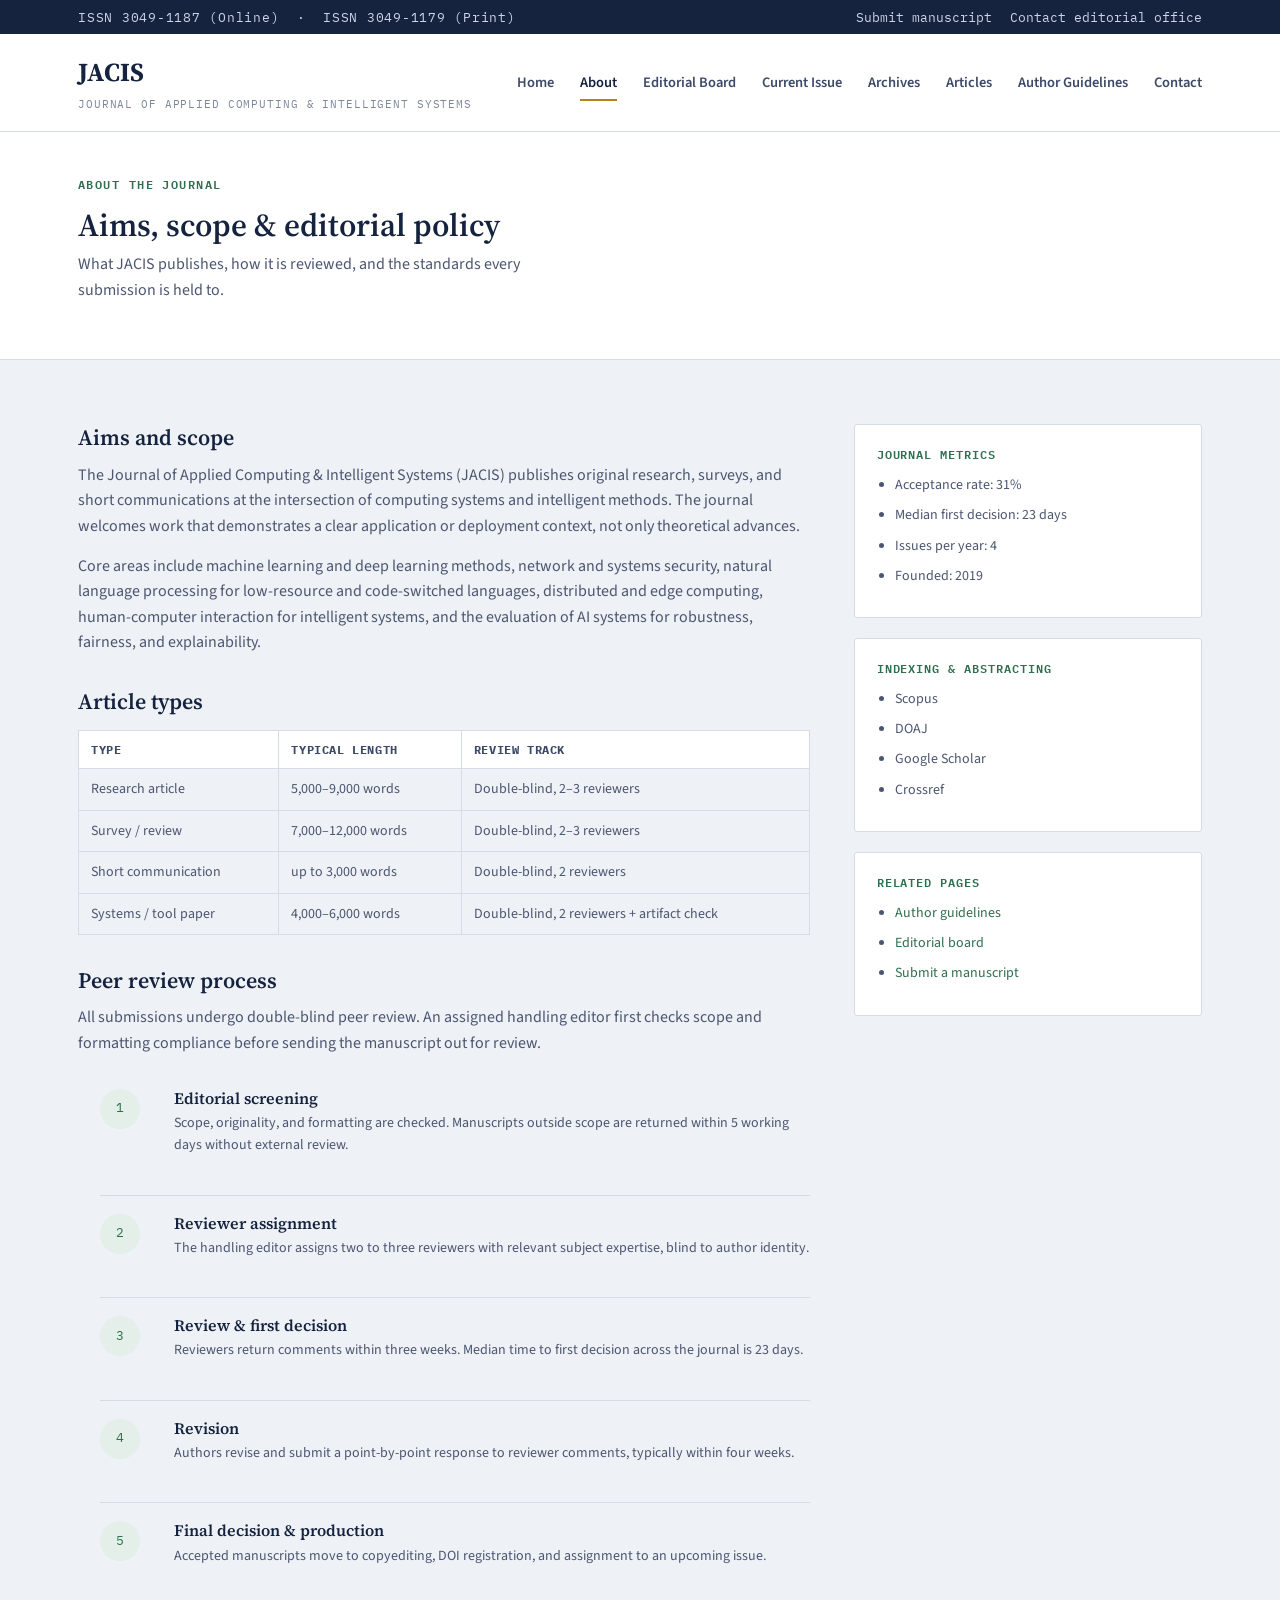
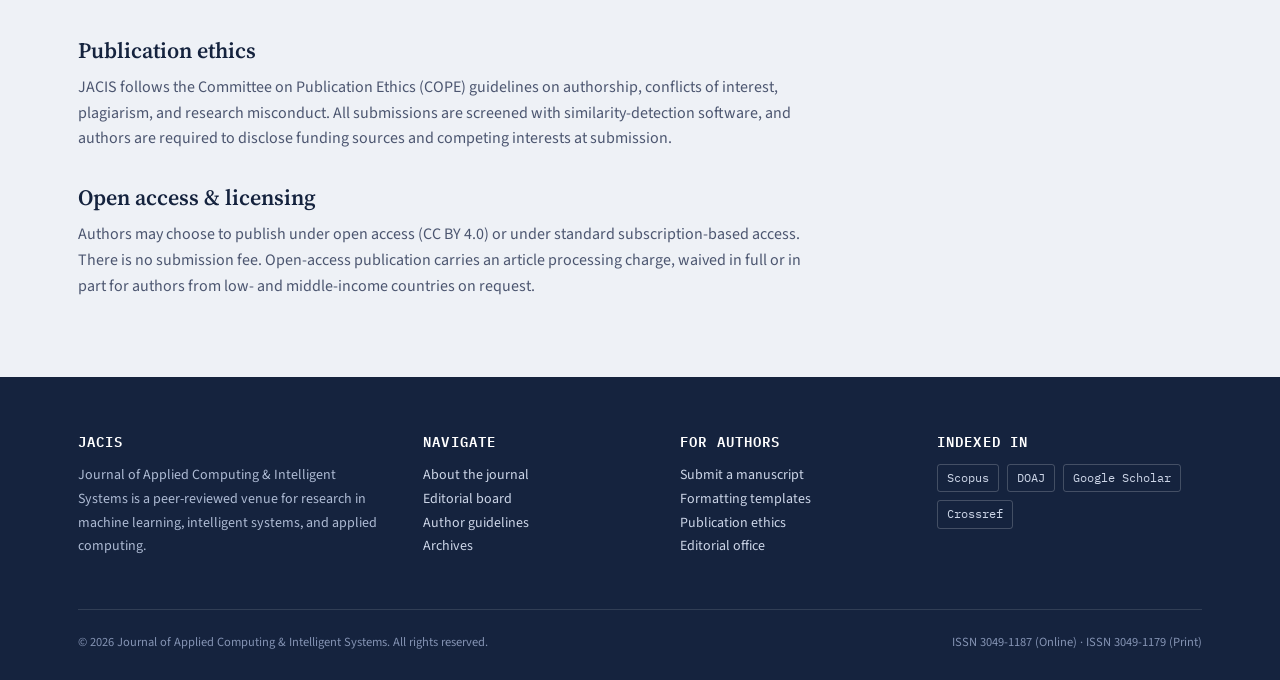
==== about.html @ fced94b8 "Add files via upload" ====
<!DOCTYPE html>
<html lang="en">
<head>
<meta charset="UTF-8">
<meta name="viewport" content="width=device-width, initial-scale=1.0">
<title>About — JACIS</title>
<meta name="description" content="Aims, scope, and editorial policies of the Journal of Applied Computing & Intelligent Systems.">
<link rel="stylesheet" href="styles.css">
<link rel="preconnect" href="https://fonts.googleapis.com">
<link href="https://fonts.googleapis.com/css2?family=Source+Serif+4:wght@500;600;700&family=Source+Sans+3:wght@400;500;600;700&family=IBM+Plex+Mono:wght@400;500;600&display=swap" rel="stylesheet">
</head>
<body>
<a class="skip-link" href="#main">Skip to content</a>

<div class="topbar">
  <div class="container">
    <span class="issn">ISSN 3049-1187 (Online) &nbsp;·&nbsp; ISSN 3049-1179 (Print)</span>
    <div class="topbar-links">
      <a href="submit.html">Submit manuscript</a>
      <a href="contact.html">Contact editorial office</a>
    </div>
  </div>
</div>

<header class="site-header">
  <div class="container">
    <a href="index.html" class="brand">
      <span class="brand-mark">JACIS</span>
      <span class="brand-sub">Journal of Applied Computing &amp; Intelligent Systems</span>
    </a>
    <button class="nav-toggle" aria-label="Toggle navigation" aria-expanded="false">
      <span></span><span></span><span></span>
    </button>
    <nav class="main-nav" aria-label="Primary">
      <ul>
        <li><a href="index.html">Home</a></li>
        <li><a href="about.html" aria-current="page">About</a></li>
        <li><a href="board.html">Editorial Board</a></li>
        <li><a href="current-issue.html">Current Issue</a></li>
        <li><a href="archives.html">Archives</a></li>
        <li><a href="articles.html">Articles</a></li>
        <li><a href="guidelines.html">Author Guidelines</a></li>
        <li><a href="contact.html">Contact</a></li>
      </ul>
    </nav>
  </div>
</header>

<main id="main">

  <div class="page-header">
    <div class="container">
      <span class="eyebrow">About the journal</span>
      <h1>Aims, scope &amp; editorial policy</h1>
      <p>What JACIS publishes, how it is reviewed, and the standards every submission is held to.</p>
    </div>
  </div>

  <section class="section">
    <div class="container">
      <div class="layout-2col">
        <div class="prose">
          <h2>Aims and scope</h2>
          <p>The Journal of Applied Computing &amp; Intelligent Systems (JACIS) publishes original research, surveys, and short communications at the intersection of computing systems and intelligent methods. The journal welcomes work that demonstrates a clear application or deployment context, not only theoretical advances.</p>
          <p>Core areas include machine learning and deep learning methods, network and systems security, natural language processing for low-resource and code-switched languages, distributed and edge computing, human-computer interaction for intelligent systems, and the evaluation of AI systems for robustness, fairness, and explainability.</p>

          <h2>Article types</h2>
          <table>
            <thead>
              <tr><th>Type</th><th>Typical length</th><th>Review track</th></tr>
            </thead>
            <tbody>
              <tr><td>Research article</td><td>5,000–9,000 words</td><td>Double-blind, 2–3 reviewers</td></tr>
              <tr><td>Survey / review</td><td>7,000–12,000 words</td><td>Double-blind, 2–3 reviewers</td></tr>
              <tr><td>Short communication</td><td>up to 3,000 words</td><td>Double-blind, 2 reviewers</td></tr>
              <tr><td>Systems / tool paper</td><td>4,000–6,000 words</td><td>Double-blind, 2 reviewers + artifact check</td></tr>
            </tbody>
          </table>

          <h2>Peer review process</h2>
          <p>All submissions undergo double-blind peer review. An assigned handling editor first checks scope and formatting compliance before sending the manuscript out for review.</p>

          <ol class="timeline">
            <li>
              <span class="step-num">1</span>
              <div><h4>Editorial screening</h4><p>Scope, originality, and formatting are checked. Manuscripts outside scope are returned within 5 working days without external review.</p></div>
            </li>
            <li>
              <span class="step-num">2</span>
              <div><h4>Reviewer assignment</h4><p>The handling editor assigns two to three reviewers with relevant subject expertise, blind to author identity.</p></div>
            </li>
            <li>
              <span class="step-num">3</span>
              <div><h4>Review &amp; first decision</h4><p>Reviewers return comments within three weeks. Median time to first decision across the journal is 23 days.</p></div>
            </li>
            <li>
              <span class="step-num">4</span>
              <div><h4>Revision</h4><p>Authors revise and submit a point-by-point response to reviewer comments, typically within four weeks.</p></div>
            </li>
            <li>
              <span class="step-num">5</span>
              <div><h4>Final decision &amp; production</h4><p>Accepted manuscripts move to copyediting, DOI registration, and assignment to an upcoming issue.</p></div>
            </li>
          </ol>

          <h2 id="ethics">Publication ethics</h2>
          <p>JACIS follows the Committee on Publication Ethics (COPE) guidelines on authorship, conflicts of interest, plagiarism, and research misconduct. All submissions are screened with similarity-detection software, and authors are required to disclose funding sources and competing interests at submission.</p>

          <h2>Open access &amp; licensing</h2>
          <p>Authors may choose to publish under open access (CC BY 4.0) or under standard subscription-based access. There is no submission fee. Open-access publication carries an article processing charge, waived in full or in part for authors from low- and middle-income countries on request.</p>
        </div>

        <aside>
          <div class="sidebar-card">
            <h3>Journal metrics</h3>
            <ul>
              <li>Acceptance rate: 31%</li>
              <li>Median first decision: 23 days</li>
              <li>Issues per year: 4</li>
              <li>Founded: 2019</li>
            </ul>
          </div>
          <div class="sidebar-card">
            <h3>Indexing &amp; abstracting</h3>
            <ul>
              <li>Scopus</li>
              <li>DOAJ</li>
              <li>Google Scholar</li>
              <li>Crossref</li>
            </ul>
          </div>
          <div class="sidebar-card">
            <h3>Related pages</h3>
            <ul>
              <li><a href="guidelines.html">Author guidelines</a></li>
              <li><a href="board.html">Editorial board</a></li>
              <li><a href="submit.html">Submit a manuscript</a></li>
            </ul>
          </div>
        </aside>
      </div>
    </div>
  </section>

</main>

<footer class="site-footer">
  <div class="container">
    <div class="footer-grid">
      <div>
        <h4>JACIS</h4>
        <p>Journal of Applied Computing &amp; Intelligent Systems is a peer-reviewed venue for research in machine learning, intelligent systems, and applied computing.</p>
      </div>
      <div>
        <h4>Navigate</h4>
        <ul>
          <li><a href="about.html">About the journal</a></li>
          <li><a href="board.html">Editorial board</a></li>
          <li><a href="guidelines.html">Author guidelines</a></li>
          <li><a href="archives.html">Archives</a></li>
        </ul>
      </div>
      <div>
        <h4>For authors</h4>
        <ul>
          <li><a href="submit.html">Submit a manuscript</a></li>
          <li><a href="guidelines.html#formatting">Formatting templates</a></li>
          <li><a href="guidelines.html#ethics">Publication ethics</a></li>
          <li><a href="contact.html">Editorial office</a></li>
        </ul>
      </div>
      <div>
        <h4>Indexed in</h4>
        <div class="indexing-list">
          <span>Scopus</span>
          <span>DOAJ</span>
          <span>Google Scholar</span>
          <span>Crossref</span>
        </div>
      </div>
    </div>
    <div class="footer-bottom">
      <span>© 2026 Journal of Applied Computing &amp; Intelligent Systems. All rights reserved.</span>
      <span>ISSN 3049-1187 (Online) · ISSN 3049-1179 (Print)</span>
    </div>
  </div>
</footer>

<script src="script.js"></script>
</body>
</html>
---- styles.css ----
/* =========================================================
   JACIS — Journal of Applied Computing & Intelligent Systems
   Design tokens
   ========================================================= */
:root {
  /* Color */
  --paper:        #EEF1F6;
  --surface:      #FFFFFF;
  --ink:          #15233E;
  --ink-soft:     #3C4A68;
  --text:         #4C5670;
  --text-muted:   #7C879C;
  --line:         #D6DCE6;
  --line-strong:  #B9C2D2;
  --green:        #2E6F4E;
  --green-soft:   #E3EFE8;
  --gold:         #B6841E;
  --gold-soft:    #F6EFDC;

  /* Type */
  --font-display: "Source Serif 4", Georgia, "Times New Roman", serif;
  --font-body:    "Source Sans 3", -apple-system, Segoe UI, sans-serif;
  --font-mono:    "IBM Plex Mono", "Courier New", monospace;

  /* Layout */
  --max: 1180px;
  --radius: 3px;
}

* { box-sizing: border-box; }

html {
  scroll-behavior: smooth;
}

body {
  margin: 0;
  font-family: var(--font-body);
  color: var(--text);
  background: var(--paper);
  line-height: 1.6;
  font-size: 16px;
}

img, svg { display: block; max-width: 100%; }

a { color: var(--green); text-decoration: none; }
a:hover { text-decoration: underline; }

h1, h2, h3, h4 {
  font-family: var(--font-display);
  color: var(--ink);
  line-height: 1.2;
  margin: 0;
  font-weight: 600;
}

/* Visible keyboard focus everywhere */
a:focus-visible,
button:focus-visible,
input:focus-visible,
textarea:focus-visible,
select:focus-visible {
  outline: 2px solid var(--gold);
  outline-offset: 2px;
}

@media (prefers-reduced-motion: reduce) {
  * { animation-duration: 0.01ms !important; transition-duration: 0.01ms !important; scroll-behavior: auto !important; }
}

.container {
  max-width: var(--max);
  margin: 0 auto;
  padding: 0 28px;
}

.skip-link {
  position: absolute;
  left: -999px;
  background: var(--ink);
  color: #fff;
  padding: 8px 16px;
  z-index: 100;
}
.skip-link:focus { left: 12px; top: 12px; }

/* =========================================================
   Eyebrow / mono labels
   ========================================================= */
.eyebrow {
  font-family: var(--font-mono);
  font-size: 12px;
  letter-spacing: 0.12em;
  text-transform: uppercase;
  color: var(--green);
  font-weight: 600;
}
.eyebrow.muted { color: var(--text-muted); }

/* =========================================================
   Header / Navigation
   ========================================================= */
.topbar {
  background: var(--ink);
  color: #cdd6e8;
  font-family: var(--font-mono);
  font-size: 12.5px;
}
.topbar .container {
  display: flex;
  justify-content: space-between;
  align-items: center;
  padding-top: 7px;
  padding-bottom: 7px;
  flex-wrap: wrap;
  gap: 6px;
}
.topbar a { color: #cdd6e8; }
.topbar a:hover { color: #fff; }
.topbar .issn { letter-spacing: 0.06em; }
.topbar .topbar-links { display: flex; gap: 18px; }

.site-header {
  background: var(--surface);
  border-bottom: 1px solid var(--line);
  position: sticky;
  top: 0;
  z-index: 50;
}
.site-header .container {
  display: flex;
  align-items: center;
  justify-content: space-between;
  padding-top: 18px;
  padding-bottom: 18px;
  gap: 24px;
}

.brand {
  display: flex;
  flex-direction: column;
  gap: 2px;
  color: var(--ink);
}
.brand:hover { text-decoration: none; }
.brand .brand-mark {
  font-family: var(--font-display);
  font-weight: 700;
  font-size: 26px;
  letter-spacing: 0.01em;
}
.brand .brand-sub {
  font-family: var(--font-mono);
  font-size: 11px;
  color: var(--text-muted);
  letter-spacing: 0.08em;
  text-transform: uppercase;
}

.nav-toggle {
  display: none;
  background: none;
  border: 1px solid var(--line-strong);
  border-radius: var(--radius);
  padding: 8px 10px;
  cursor: pointer;
}
.nav-toggle span {
  display: block;
  width: 20px;
  height: 2px;
  background: var(--ink);
  margin: 4px 0;
}

.main-nav ul {
  display: flex;
  gap: 26px;
  list-style: none;
  margin: 0;
  padding: 0;
  flex-wrap: wrap;
}
.main-nav a {
  color: var(--ink-soft);
  font-size: 14.5px;
  font-weight: 600;
  padding: 6px 0;
  border-bottom: 2px solid transparent;
}
.main-nav a:hover,
.main-nav a[aria-current="page"] {
  color: var(--ink);
  border-bottom-color: var(--gold);
  text-decoration: none;
}

@media (max-width: 880px) {
  .nav-toggle { display: block; }
  .main-nav {
    display: none;
    width: 100%;
    order: 3;
  }
  .main-nav.open { display: block; }
  .main-nav ul {
    flex-direction: column;
    gap: 4px;
    border-top: 1px solid var(--line);
    padding-top: 12px;
    margin-top: 12px;
  }
  .site-header .container { flex-wrap: wrap; }
}

/* =========================================================
   Buttons
   ========================================================= */
.btn {
  display: inline-flex;
  align-items: center;
  gap: 8px;
  font-family: var(--font-body);
  font-weight: 600;
  font-size: 14px;
  padding: 11px 22px;
  border-radius: var(--radius);
  border: 1px solid transparent;
  cursor: pointer;
  transition: background 0.15s ease, color 0.15s ease, border-color 0.15s ease;
}
.btn-primary {
  background: var(--green);
  color: #fff;
}
.btn-primary:hover { background: #255c40; text-decoration: none; }
.btn-secondary {
  background: transparent;
  color: #fff;
  border-color: rgba(255,255,255,0.45);
}
.btn-secondary:hover { border-color: #fff; text-decoration: none; }
.btn-ghost {
  background: transparent;
  color: var(--ink-soft);
  border-color: var(--line-strong);
}
.btn-ghost:hover { border-color: var(--ink-soft); color: var(--ink); text-decoration: none; }
.btn-small {
  font-size: 12.5px;
  padding: 7px 14px;
}

/* =========================================================
   Hero (home)
   ========================================================= */
.hero {
  background: var(--ink);
  color: #dde3ee;
  overflow: hidden;
  position: relative;
}
.hero .container {
  display: grid;
  grid-template-columns: 1.1fr 1fr;
  gap: 48px;
  align-items: center;
  padding-top: 64px;
  padding-bottom: 64px;
}
.hero h1 {
  color: #fff;
  font-size: clamp(32px, 4.4vw, 50px);
  margin: 14px 0 18px;
}
.hero .lede {
  font-size: 17px;
  color: #b9c4da;
  max-width: 46ch;
  margin-bottom: 28px;
}
.hero .issue-tag {
  font-family: var(--font-mono);
  font-size: 13px;
  letter-spacing: 0.1em;
  color: #9fe3bc;
  text-transform: uppercase;
}
.hero-actions { display: flex; gap: 14px; flex-wrap: wrap; }

.hero-graphic { width: 100%; }
.hero-graphic svg { width: 100%; height: auto; }

@media (max-width: 880px) {
  .hero .container { grid-template-columns: 1fr; padding-top: 44px; padding-bottom: 44px; }
  .hero-graphic { order: -1; max-width: 360px; margin: 0 auto; }
}

/* =========================================================
   Stats strip
   ========================================================= */
.stats-strip {
  background: var(--surface);
  border-bottom: 1px solid var(--line);
}
.stats-strip .container {
  display: grid;
  grid-template-columns: repeat(4, 1fr);
  gap: 0;
}
.stat {
  padding: 28px 20px;
  text-align: center;
  border-left: 1px solid var(--line);
}
.stat:first-child { border-left: none; }
.stat .value {
  font-family: var(--font-mono);
  font-size: 28px;
  font-weight: 600;
  color: var(--ink);
}
.stat .label {
  font-size: 12.5px;
  color: var(--text-muted);
  margin-top: 4px;
  letter-spacing: 0.02em;
}
@media (max-width: 720px) {
  .stats-strip .container { grid-template-columns: repeat(2, 1fr); }
  .stat:nth-child(3) { border-left: none; }
  .stat:nth-child(odd) { border-left: none; }
  .stat { border-top: 1px solid var(--line); }
  .stat:nth-child(-n+2) { border-top: none; }
}

/* =========================================================
   Section scaffolding
   ========================================================= */
.section {
  padding: 64px 0;
}
.section.tight { padding: 44px 0; }
.section-header {
  margin-bottom: 32px;
  max-width: 64ch;
}
.section-header h2 {
  font-size: 28px;
  margin-top: 8px;
}
.section-header p {
  margin-top: 10px;
  color: var(--text);
}
.section.alt { background: var(--surface); }
.section + .section { border-top: 1px solid var(--line); }

.page-header {
  background: var(--surface);
  border-bottom: 1px solid var(--line);
  padding: 40px 0;
}
.page-header h1 { font-size: 32px; margin-top: 8px; }
.page-header p { margin-top: 8px; color: var(--text); max-width: 60ch; }

/* =========================================================
   Citation card — signature element
   ========================================================= */
.citation-card {
  background: var(--surface);
  border: 1px solid var(--line);
  border-left: 3px solid var(--green);
  border-radius: var(--radius);
  padding: 22px 24px;
  margin-bottom: 18px;
}
.citation-card__head {
  display: flex;
  justify-content: space-between;
  align-items: baseline;
  gap: 12px;
  flex-wrap: wrap;
  margin-bottom: 8px;
}
.citation-card__tag {
  display: inline-block;
  font-family: var(--font-mono);
  font-size: 11px;
  letter-spacing: 0.08em;
  text-transform: uppercase;
  color: var(--green);
  background: var(--green-soft);
  padding: 3px 8px;
  border-radius: var(--radius);
}
.citation-card__tag.gold {
  color: var(--gold);
  background: var(--gold-soft);
}
.citation-card__pages {
  font-family: var(--font-mono);
  font-size: 12px;
  color: var(--text-muted);
}
.citation-card__title {
  font-size: 19px;
  margin: 4px 0 6px;
}
.citation-card__title a { color: var(--ink); }
.citation-card__title a:hover { color: var(--green); }
.citation-card__authors {
  font-size: 14px;
  color: var(--ink-soft);
  margin-bottom: 10px;
}
.citation-card__abstract {
  font-size: 14.5px;
  color: var(--text);
  margin-bottom: 14px;
}
.citation-card__meta {
  font-family: var(--font-mono);
  font-size: 12.5px;
  color: var(--text-muted);
  background: var(--paper);
  border: 1px solid var(--line);
  border-radius: var(--radius);
  padding: 10px 12px;
  word-break: break-all;
  margin-bottom: 14px;
}
.citation-card__actions {
  display: flex;
  gap: 10px;
  flex-wrap: wrap;
  align-items: center;
}
.copy-btn {
  font-family: var(--font-mono);
  font-size: 12.5px;
  font-weight: 600;
  background: var(--surface);
  color: var(--ink-soft);
  border: 1px solid var(--line-strong);
  border-radius: var(--radius);
  padding: 7px 14px;
  cursor: pointer;
  transition: background 0.15s ease, color 0.15s ease;
}
.copy-btn:hover { background: var(--ink); color: #fff; border-color: var(--ink); }
.copy-btn[data-copied="true"] { background: var(--green); color: #fff; border-color: var(--green); }

/* =========================================================
   Call for papers banner
   ========================================================= */
.cfp-banner {
  background: var(--green);
  color: #eaf3ee;
  border-radius: var(--radius);
  padding: 36px;
  display: flex;
  justify-content: space-between;
  align-items: center;
  gap: 24px;
  flex-wrap: wrap;
}
.cfp-banner h3 { color: #fff; font-size: 22px; margin-bottom: 6px; }
.cfp-banner p { margin: 0; color: #cfe6da; max-width: 50ch; }

/* =========================================================
   Footer
   ========================================================= */
.site-footer {
  background: var(--ink);
  color: #aebbd4;
  padding: 56px 0 28px;
  font-size: 14px;
}
.footer-grid {
  display: grid;
  grid-template-columns: 1.4fr 1fr 1fr 1.2fr;
  gap: 36px;
  padding-bottom: 36px;
  border-bottom: 1px solid rgba(255,255,255,0.12);
}
.footer-grid h4 {
  color: #fff;
  font-size: 14px;
  font-family: var(--font-mono);
  letter-spacing: 0.08em;
  text-transform: uppercase;
  margin-bottom: 14px;
}
.footer-grid p, .footer-grid li { color: #aebbd4; line-height: 1.7; }
.footer-grid ul { list-style: none; margin: 0; padding: 0; }
.footer-grid a { color: #cdd6e8; }
.footer-grid a:hover { color: #fff; }
.indexing-list {
  display: flex;
  flex-wrap: wrap;
  gap: 8px;
}
.indexing-list span {
  font-family: var(--font-mono);
  font-size: 11.5px;
  border: 1px solid rgba(255,255,255,0.2);
  padding: 4px 9px;
  border-radius: var(--radius);
  color: #cdd6e8;
}
.footer-bottom {
  display: flex;
  justify-content: space-between;
  flex-wrap: wrap;
  gap: 8px;
  padding-top: 22px;
  font-size: 12.5px;
  color: #8493b3;
}
@media (max-width: 880px) {
  .footer-grid { grid-template-columns: 1fr 1fr; }
}
@media (max-width: 560px) {
  .footer-grid { grid-template-columns: 1fr; }
}

/* =========================================================
   Editorial board
   ========================================================= */
.board-group { margin-bottom: 40px; }
.board-group h3 {
  font-size: 20px;
  margin-bottom: 18px;
  padding-bottom: 10px;
  border-bottom: 1px solid var(--line);
}
.board-grid {
  display: grid;
  grid-template-columns: repeat(auto-fill, minmax(240px, 1fr));
  gap: 20px;
}
.board-member {
  background: var(--surface);
  border: 1px solid var(--line);
  border-radius: var(--radius);
  padding: 18px;
}
.board-member .name { font-family: var(--font-display); font-size: 16px; color: var(--ink); font-weight: 600; }
.board-member .role { font-family: var(--font-mono); font-size: 11px; color: var(--green); text-transform: uppercase; letter-spacing: 0.06em; margin: 4px 0 8px; }
.board-member .affil { font-size: 13.5px; color: var(--text-muted); }

/* =========================================================
   Process timeline (review workflow — real sequence)
   ========================================================= */
.timeline {
  list-style: none;
  margin: 0;
  padding: 0;
  display: grid;
  gap: 0;
}
.timeline li {
  display: grid;
  grid-template-columns: 56px 1fr;
  gap: 18px;
  padding: 18px 0;
  border-top: 1px solid var(--line);
}
.timeline li:first-child { border-top: none; }
.timeline .step-num {
  font-family: var(--font-mono);
  font-size: 13px;
  color: var(--green);
  background: var(--green-soft);
  width: 40px; height: 40px;
  display: flex; align-items: center; justify-content: center;
  border-radius: 50%;
}
.timeline h4 { font-size: 16px; margin-bottom: 4px; }
.timeline p { margin: 0; font-size: 14px; }

/* =========================================================
   Generic content lists / cards
   ========================================================= */
.info-grid {
  display: grid;
  grid-template-columns: repeat(3, 1fr);
  gap: 22px;
}
@media (max-width: 880px) { .info-grid { grid-template-columns: repeat(2, 1fr); } }
@media (max-width: 600px) { .info-grid { grid-template-columns: 1fr; } }

.info-card {
  background: var(--surface);
  border: 1px solid var(--line);
  border-radius: var(--radius);
  padding: 22px;
}
.info-card h3 { font-size: 17px; margin-bottom: 8px; }
.info-card p { font-size: 14px; margin: 0; }

.prose h2 { font-size: 22px; margin: 32px 0 12px; }
.prose h2:first-child { margin-top: 0; }
.prose h3 { font-size: 17px; margin: 22px 0 8px; }
.prose p { margin: 0 0 14px; }
.prose ul, .prose ol { margin: 0 0 14px; padding-left: 22px; }
.prose li { margin-bottom: 6px; }
.prose table {
  width: 100%;
  border-collapse: collapse;
  margin: 16px 0 24px;
  font-size: 14px;
}
.prose th, .prose td {
  border: 1px solid var(--line);
  padding: 9px 12px;
  text-align: left;
}
.prose th {
  background: var(--surface);
  font-family: var(--font-mono);
  font-size: 12px;
  text-transform: uppercase;
  letter-spacing: 0.05em;
  color: var(--ink-soft);
}
.prose code {
  font-family: var(--font-mono);
  background: var(--surface);
  border: 1px solid var(--line);
  border-radius: var(--radius);
  padding: 1px 5px;
  font-size: 13px;
}

/* =========================================================
   Two column layout (e.g. content + sidebar)
   ========================================================= */
.layout-2col {
  display: grid;
  grid-template-columns: 2.1fr 1fr;
  gap: 44px;
  align-items: start;
}
@media (max-width: 880px) { .layout-2col { grid-template-columns: 1fr; } }

.sidebar-card {
  background: var(--surface);
  border: 1px solid var(--line);
  border-radius: var(--radius);
  padding: 22px;
  margin-bottom: 20px;
}
.sidebar-card h3 {
  font-family: var(--font-mono);
  font-size: 12px;
  letter-spacing: 0.08em;
  text-transform: uppercase;
  color: var(--green);
  margin-bottom: 12px;
}
.sidebar-card ul { margin: 0; padding-left: 18px; font-size: 14px; }
.sidebar-card li { margin-bottom: 8px; }
.sidebar-card .download-link {
  display: flex;
  justify-content: space-between;
  align-items: center;
  font-size: 14px;
  padding: 8px 0;
  border-bottom: 1px solid var(--line);
}
.sidebar-card .download-link:last-child { border-bottom: none; }
.sidebar-card .download-link span.ext {
  font-family: var(--font-mono);
  font-size: 11px;
  color: var(--text-muted);
}

/* =========================================================
   Forms (Submit manuscript)
   ========================================================= */
.form-card {
  background: var(--surface);
  border: 1px solid var(--line);
  border-radius: var(--radius);
  padding: 32px;
}
.field { margin-bottom: 20px; }
.field label {
  display: block;
  font-size: 13.5px;
  font-weight: 600;
  color: var(--ink-soft);
  margin-bottom: 6px;
}
.field .hint {
  font-size: 12.5px;
  color: var(--text-muted);
  margin-top: 4px;
}
.field input,
.field select,
.field textarea {
  width: 100%;
  font-family: var(--font-body);
  font-size: 14.5px;
  padding: 11px 12px;
  border: 1px solid var(--line-strong);
  border-radius: var(--radius);
  background: var(--paper);
  color: var(--ink);
}
.field input:focus,
.field select:focus,
.field textarea:focus {
  background: var(--surface);
  border-color: var(--green);
}
.field-row {
  display: grid;
  grid-template-columns: 1fr 1fr;
  gap: 18px;
}
@media (max-width: 600px) { .field-row { grid-template-columns: 1fr; } }

.checkbox-field {
  display: flex;
  gap: 10px;
  align-items: flex-start;
  font-size: 14px;
  color: var(--text);
}
.checkbox-field input { width: auto; margin-top: 3px; }

.form-status {
  margin-top: 16px;
  padding: 12px 14px;
  border-radius: var(--radius);
  font-size: 14px;
  display: none;
}
.form-status.show { display: block; }
.form-status.success { background: var(--green-soft); color: var(--green); border: 1px solid var(--green); }

/* =========================================================
   Issue archive accordion
   ========================================================= */
.archive-issue {
  border: 1px solid var(--line);
  border-radius: var(--radius);
  background: var(--surface);
  margin-bottom: 14px;
  overflow: hidden;
}
.archive-issue summary {
  cursor: pointer;
  list-style: none;
  padding: 18px 22px;
  display: flex;
  justify-content: space-between;
  align-items: center;
  gap: 16px;
  font-weight: 600;
  color: var(--ink);
}
.archive-issue summary::-webkit-details-marker { display: none; }
.archive-issue summary .vol {
  font-family: var(--font-mono);
  font-size: 13px;
  color: var(--green);
  font-weight: 600;
}
.archive-issue summary .arrow {
  font-family: var(--font-mono);
  color: var(--text-muted);
  transition: transform 0.2s ease;
}
.archive-issue[open] summary .arrow { transform: rotate(90deg); }
.archive-issue .archive-body {
  padding: 0 22px 22px;
  border-top: 1px solid var(--line);
}
.archive-issue .archive-body { padding-top: 18px; }
.archive-toc-item {
  padding: 10px 0;
  border-bottom: 1px solid var(--line);
  display: flex;
  justify-content: space-between;
  gap: 14px;
  font-size: 14px;
}
.archive-toc-item:last-child { border-bottom: none; }
.archive-toc-item a { color: var(--ink-soft); font-weight: 600; }
.archive-toc-item a:hover { color: var(--green); }
.archive-toc-item .pages { font-family: var(--font-mono); font-size: 12.5px; color: var(--text-muted); white-space: nowrap; }

/* =========================================================
   Search / filter bar
   ========================================================= */
.search-bar {
  display: flex;
  gap: 12px;
  margin-bottom: 28px;
  flex-wrap: wrap;
}
.search-bar input[type="search"] {
  flex: 1;
  min-width: 200px;
  font-family: var(--font-body);
  font-size: 14.5px;
  padding: 12px 14px;
  border: 1px solid var(--line-strong);
  border-radius: var(--radius);
  background: var(--surface);
}
.search-bar select {
  font-family: var(--font-body);
  font-size: 14.5px;
  padding: 12px 14px;
  border: 1px solid var(--line-strong);
  border-radius: var(--radius);
  background: var(--surface);
}
.search-bar input:focus, .search-bar select:focus { border-color: var(--green); }

.no-results {
  text-align: center;
  padding: 40px 20px;
  color: var(--text-muted);
  font-size: 14.5px;
  display: none;
}
.no-results.show { display: block; }
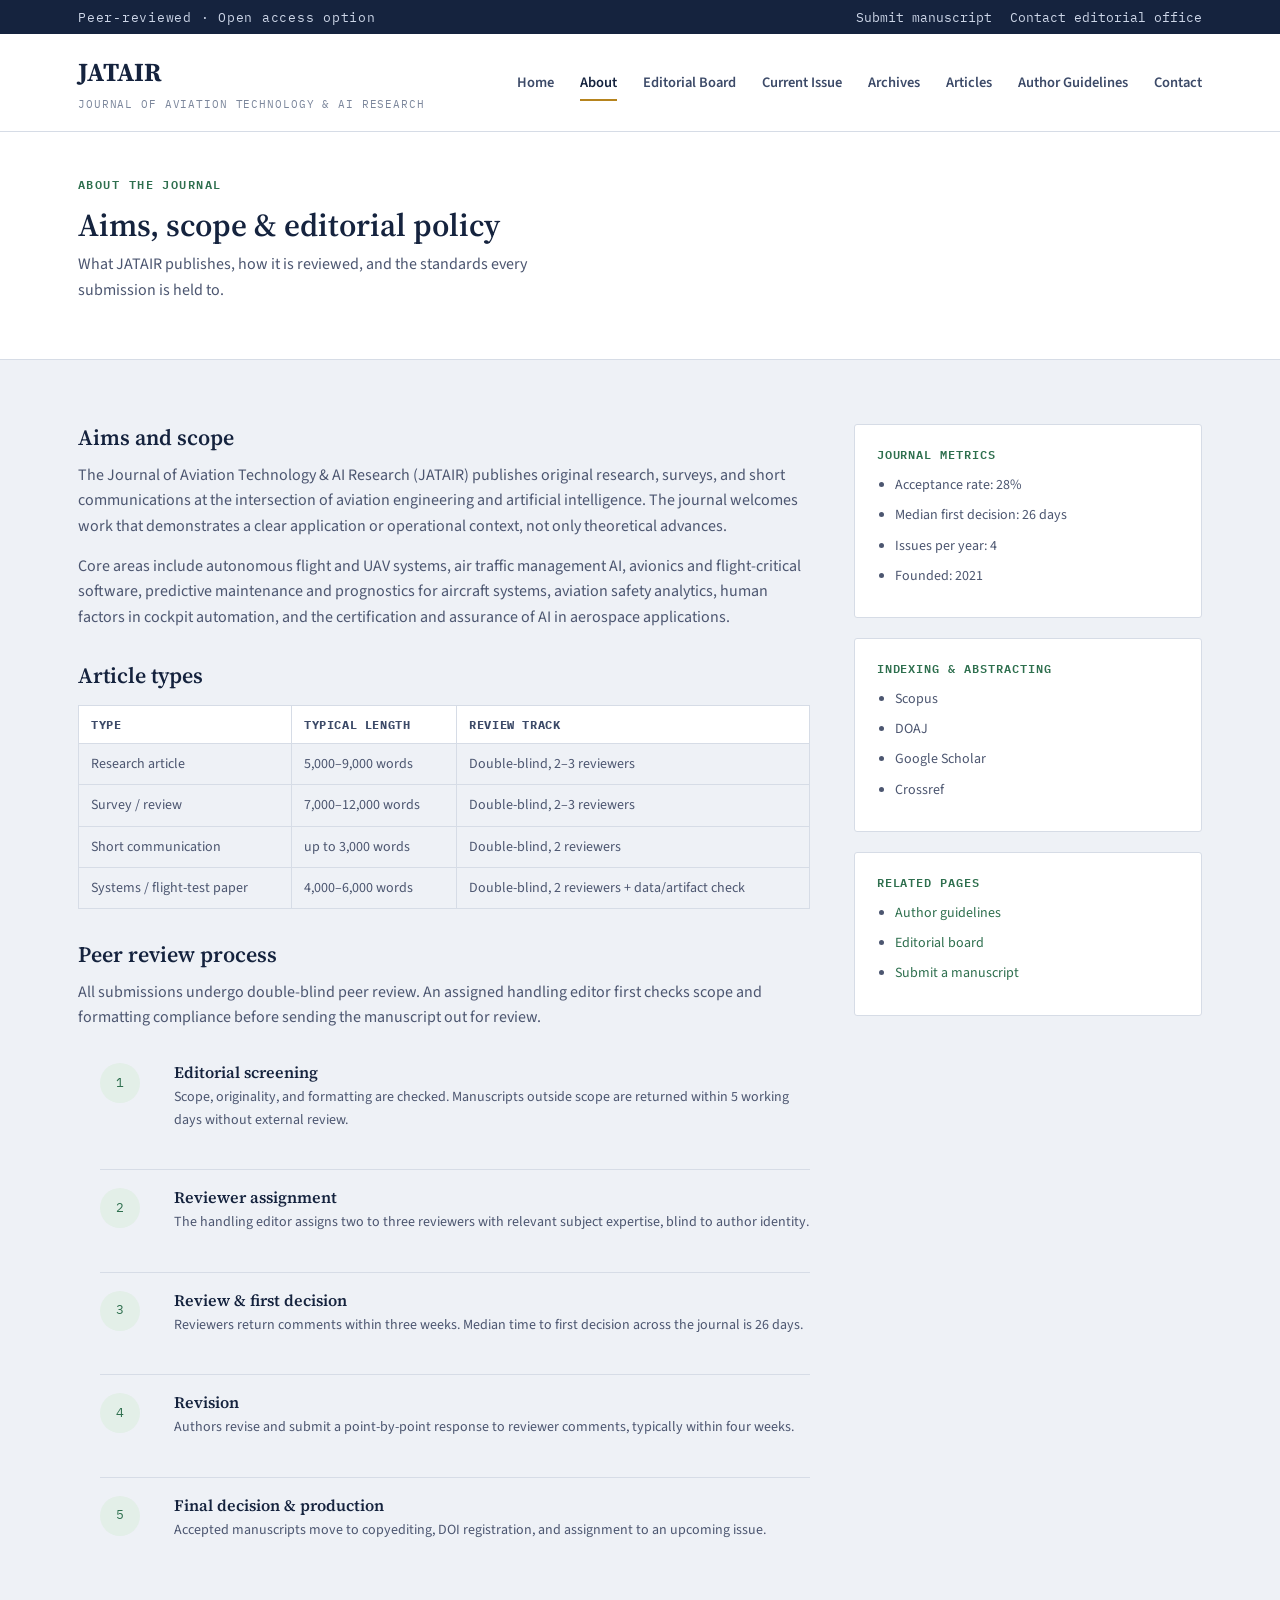
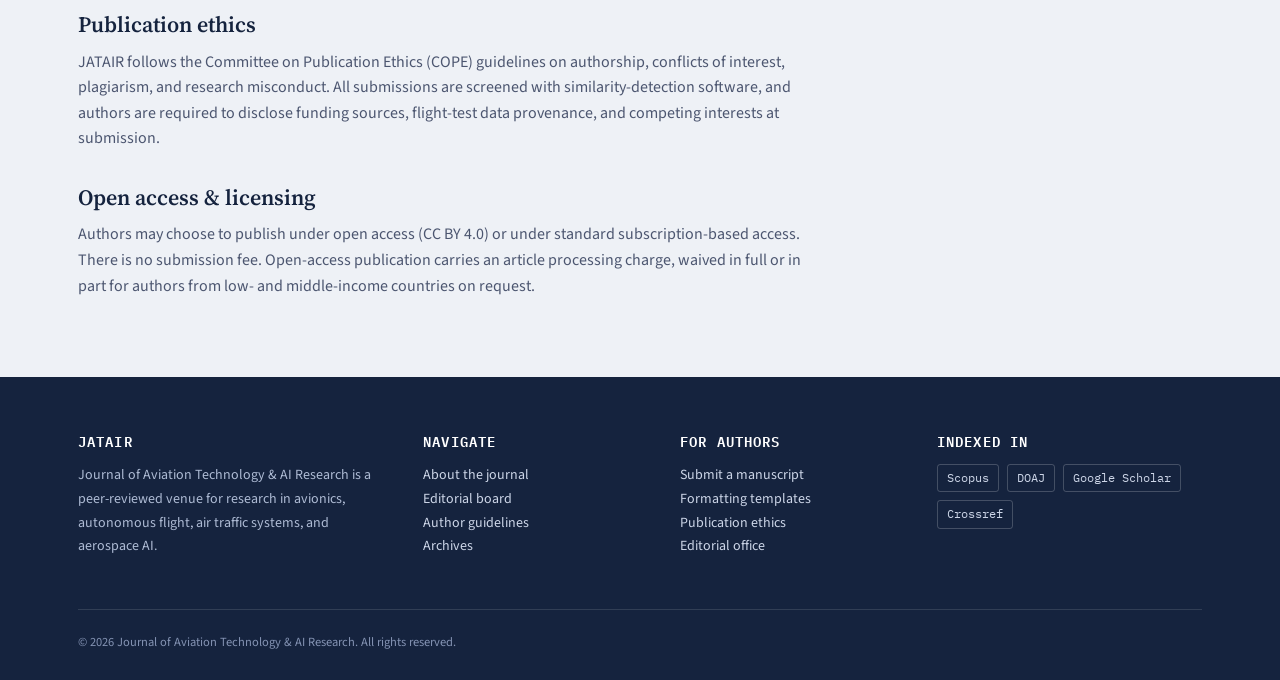
==== commit 586f1201: "Add files via upload" ====
--- a/about.html
+++ b/about.html
@@ -3,8 +3,8 @@
 <head>
 <meta charset="UTF-8">
 <meta name="viewport" content="width=device-width, initial-scale=1.0">
-<title>About — JACIS</title>
-<meta name="description" content="Aims, scope, and editorial policies of the Journal of Applied Computing & Intelligent Systems.">
+<title>About — JATAIR</title>
+<meta name="description" content="Aims, scope, and editorial policies of the Journal of Aviation Technology & AI Research.">
 <link rel="stylesheet" href="styles.css">
 <link rel="preconnect" href="https://fonts.googleapis.com">
 <link href="https://fonts.googleapis.com/css2?family=Source+Serif+4:wght@500;600;700&family=Source+Sans+3:wght@400;500;600;700&family=IBM+Plex+Mono:wght@400;500;600&display=swap" rel="stylesheet">
@@ -14,7 +14,7 @@
 
 <div class="topbar">
   <div class="container">
-    <span class="issn">ISSN 3049-1187 (Online) &nbsp;·&nbsp; ISSN 3049-1179 (Print)</span>
+    <span class="issn">Peer-reviewed · Open access option</span>
     <div class="topbar-links">
       <a href="submit.html">Submit manuscript</a>
       <a href="contact.html">Contact editorial office</a>
@@ -25,8 +25,8 @@
 <header class="site-header">
   <div class="container">
     <a href="index.html" class="brand">
-      <span class="brand-mark">JACIS</span>
-      <span class="brand-sub">Journal of Applied Computing &amp; Intelligent Systems</span>
+      <span class="brand-mark">JATAIR</span>
+      <span class="brand-sub">Journal of Aviation Technology &amp; AI Research</span>
     </a>
     <button class="nav-toggle" aria-label="Toggle navigation" aria-expanded="false">
       <span></span><span></span><span></span>
@@ -52,7 +52,7 @@
     <div class="container">
       <span class="eyebrow">About the journal</span>
       <h1>Aims, scope &amp; editorial policy</h1>
-      <p>What JACIS publishes, how it is reviewed, and the standards every submission is held to.</p>
+      <p>What JATAIR publishes, how it is reviewed, and the standards every submission is held to.</p>
     </div>
   </div>
 
@@ -61,8 +61,8 @@
       <div class="layout-2col">
         <div class="prose">
           <h2>Aims and scope</h2>
-          <p>The Journal of Applied Computing &amp; Intelligent Systems (JACIS) publishes original research, surveys, and short communications at the intersection of computing systems and intelligent methods. The journal welcomes work that demonstrates a clear application or deployment context, not only theoretical advances.</p>
-          <p>Core areas include machine learning and deep learning methods, network and systems security, natural language processing for low-resource and code-switched languages, distributed and edge computing, human-computer interaction for intelligent systems, and the evaluation of AI systems for robustness, fairness, and explainability.</p>
+          <p>The Journal of Aviation Technology &amp; AI Research (JATAIR) publishes original research, surveys, and short communications at the intersection of aviation engineering and artificial intelligence. The journal welcomes work that demonstrates a clear application or operational context, not only theoretical advances.</p>
+          <p>Core areas include autonomous flight and UAV systems, air traffic management AI, avionics and flight-critical software, predictive maintenance and prognostics for aircraft systems, aviation safety analytics, human factors in cockpit automation, and the certification and assurance of AI in aerospace applications.</p>
 
           <h2>Article types</h2>
           <table>
@@ -73,7 +73,7 @@
               <tr><td>Research article</td><td>5,000–9,000 words</td><td>Double-blind, 2–3 reviewers</td></tr>
               <tr><td>Survey / review</td><td>7,000–12,000 words</td><td>Double-blind, 2–3 reviewers</td></tr>
               <tr><td>Short communication</td><td>up to 3,000 words</td><td>Double-blind, 2 reviewers</td></tr>
-              <tr><td>Systems / tool paper</td><td>4,000–6,000 words</td><td>Double-blind, 2 reviewers + artifact check</td></tr>
+              <tr><td>Systems / flight-test paper</td><td>4,000–6,000 words</td><td>Double-blind, 2 reviewers + data/artifact check</td></tr>
             </tbody>
           </table>
 
@@ -91,7 +91,7 @@
             </li>
             <li>
               <span class="step-num">3</span>
-              <div><h4>Review &amp; first decision</h4><p>Reviewers return comments within three weeks. Median time to first decision across the journal is 23 days.</p></div>
+              <div><h4>Review &amp; first decision</h4><p>Reviewers return comments within three weeks. Median time to first decision across the journal is 26 days.</p></div>
             </li>
             <li>
               <span class="step-num">4</span>
@@ -104,7 +104,7 @@
           </ol>
 
           <h2 id="ethics">Publication ethics</h2>
-          <p>JACIS follows the Committee on Publication Ethics (COPE) guidelines on authorship, conflicts of interest, plagiarism, and research misconduct. All submissions are screened with similarity-detection software, and authors are required to disclose funding sources and competing interests at submission.</p>
+          <p>JATAIR follows the Committee on Publication Ethics (COPE) guidelines on authorship, conflicts of interest, plagiarism, and research misconduct. All submissions are screened with similarity-detection software, and authors are required to disclose funding sources, flight-test data provenance, and competing interests at submission.</p>
 
           <h2>Open access &amp; licensing</h2>
           <p>Authors may choose to publish under open access (CC BY 4.0) or under standard subscription-based access. There is no submission fee. Open-access publication carries an article processing charge, waived in full or in part for authors from low- and middle-income countries on request.</p>
@@ -114,10 +114,10 @@
           <div class="sidebar-card">
             <h3>Journal metrics</h3>
             <ul>
-              <li>Acceptance rate: 31%</li>
-              <li>Median first decision: 23 days</li>
+              <li>Acceptance rate: 28%</li>
+              <li>Median first decision: 26 days</li>
               <li>Issues per year: 4</li>
-              <li>Founded: 2019</li>
+              <li>Founded: 2021</li>
             </ul>
           </div>
           <div class="sidebar-card">
@@ -148,8 +148,8 @@
   <div class="container">
     <div class="footer-grid">
       <div>
-        <h4>JACIS</h4>
-        <p>Journal of Applied Computing &amp; Intelligent Systems is a peer-reviewed venue for research in machine learning, intelligent systems, and applied computing.</p>
+        <h4>JATAIR</h4>
+        <p>Journal of Aviation Technology &amp; AI Research is a peer-reviewed venue for research in avionics, autonomous flight, air traffic systems, and aerospace AI.</p>
       </div>
       <div>
         <h4>Navigate</h4>
@@ -180,8 +180,7 @@
       </div>
     </div>
     <div class="footer-bottom">
-      <span>© 2026 Journal of Applied Computing &amp; Intelligent Systems. All rights reserved.</span>
-      <span>ISSN 3049-1187 (Online) · ISSN 3049-1179 (Print)</span>
+      <span>© 2026 Journal of Aviation Technology &amp; AI Research. All rights reserved.</span>
     </div>
   </div>
 </footer>
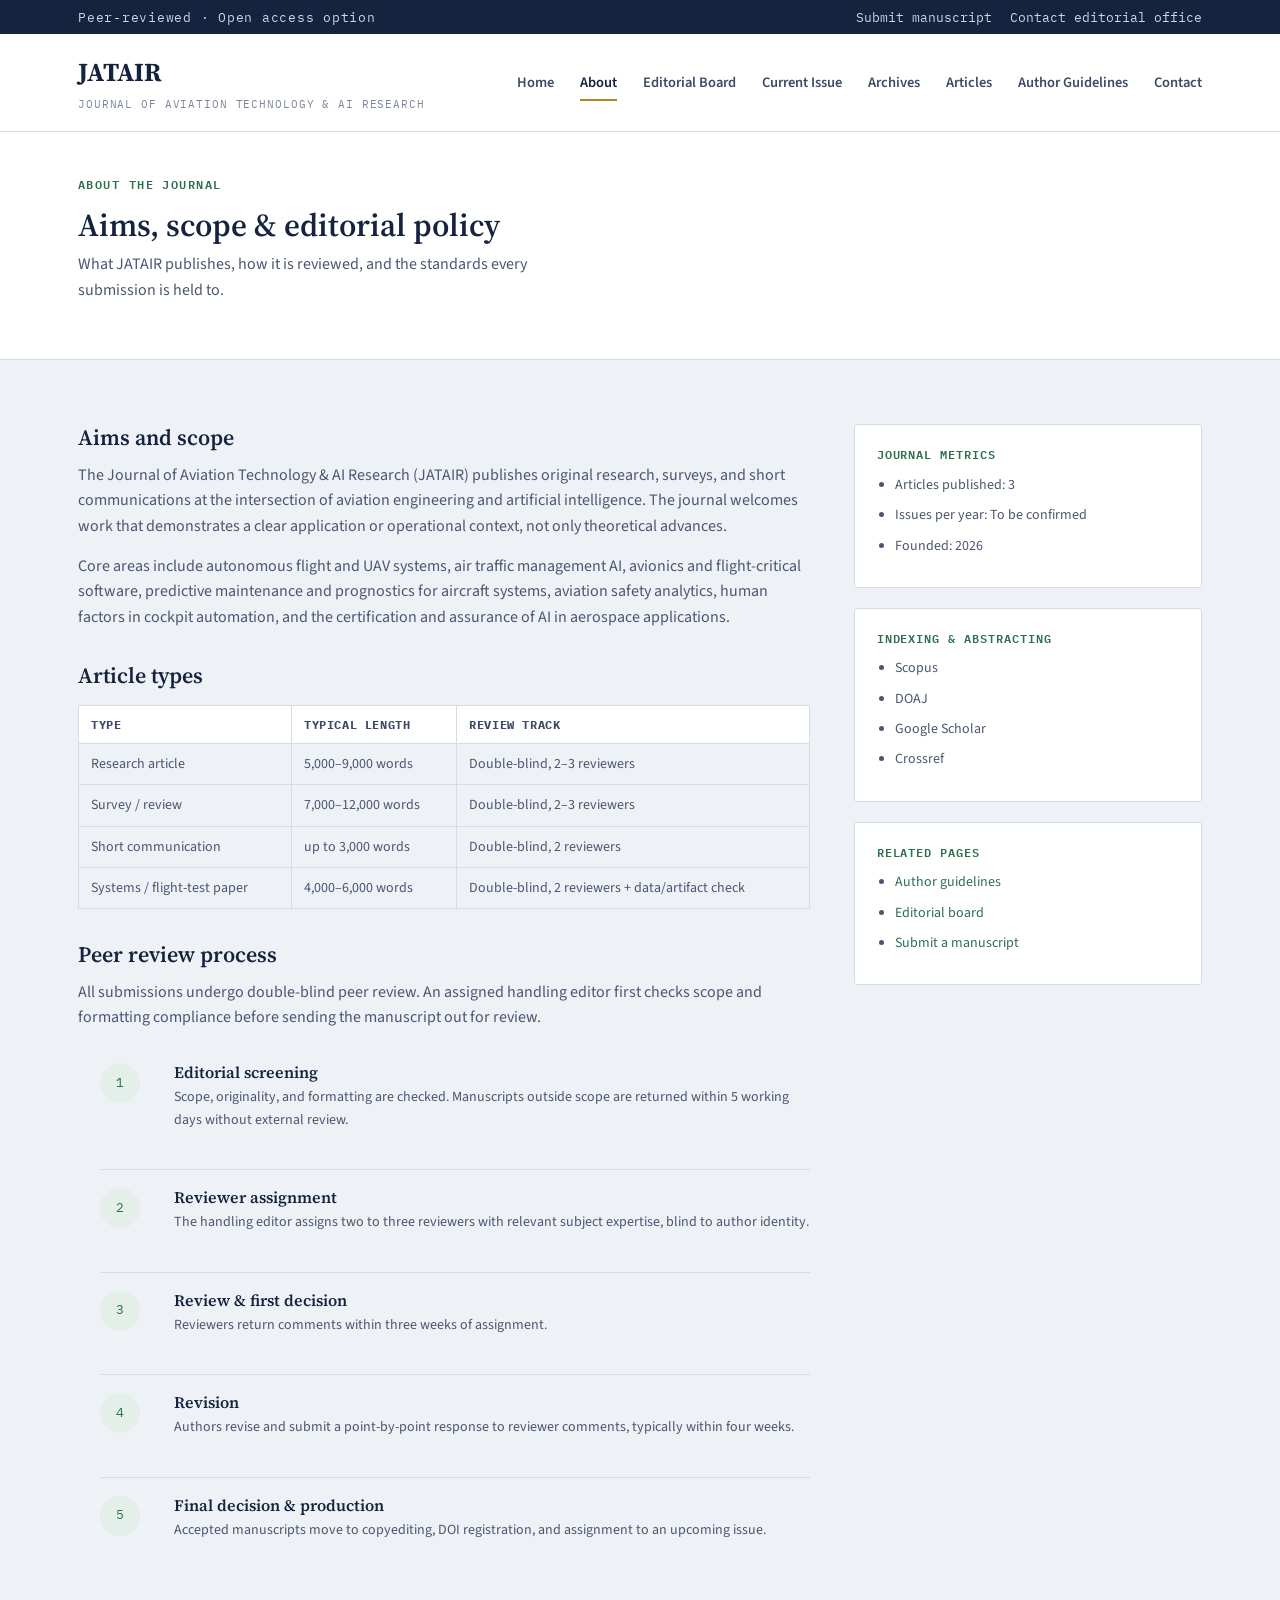
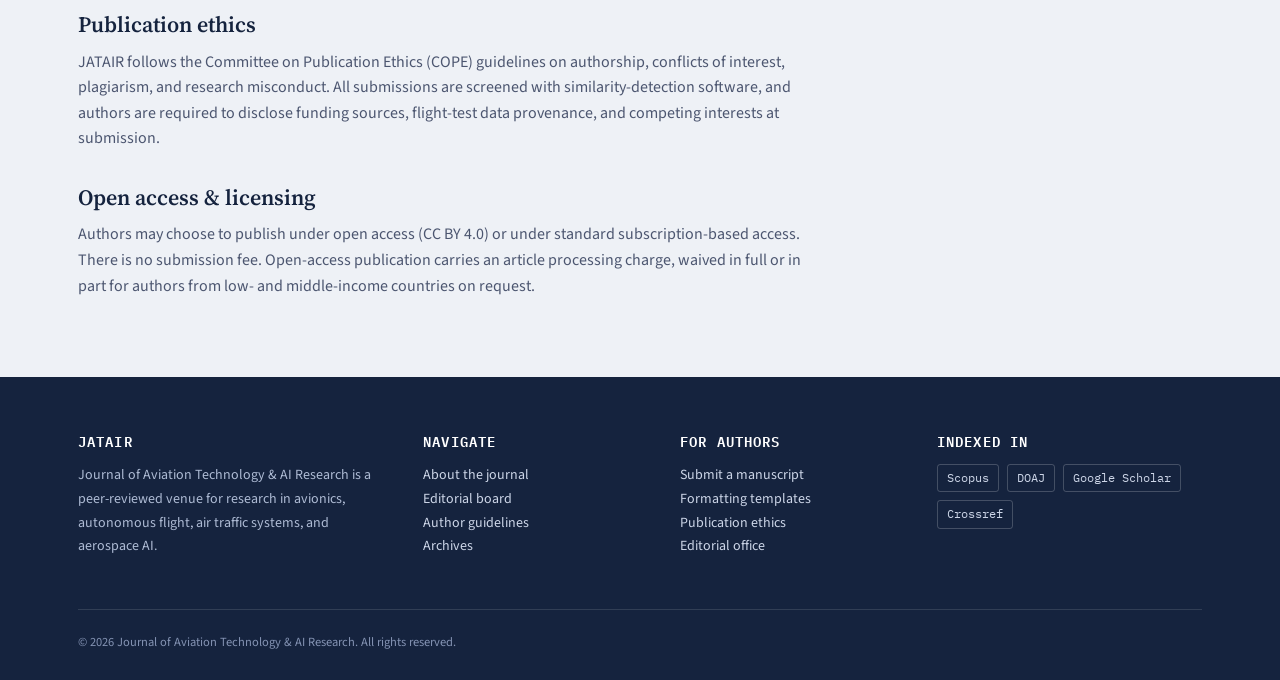
==== commit 97c98b84: "Add files via upload" ====
--- a/about.html
+++ b/about.html
@@ -91,7 +91,7 @@
             </li>
             <li>
               <span class="step-num">3</span>
-              <div><h4>Review &amp; first decision</h4><p>Reviewers return comments within three weeks. Median time to first decision across the journal is 26 days.</p></div>
+              <div><h4>Review &amp; first decision</h4><p>Reviewers return comments within three weeks of assignment.</p></div>
             </li>
             <li>
               <span class="step-num">4</span>
@@ -114,10 +114,9 @@
           <div class="sidebar-card">
             <h3>Journal metrics</h3>
             <ul>
-              <li>Acceptance rate: 28%</li>
-              <li>Median first decision: 26 days</li>
-              <li>Issues per year: 4</li>
-              <li>Founded: 2021</li>
+              <li>Articles published: 3</li>
+              <li>Issues per year: To be confirmed</li>
+              <li>Founded: 2026</li>
             </ul>
           </div>
           <div class="sidebar-card">
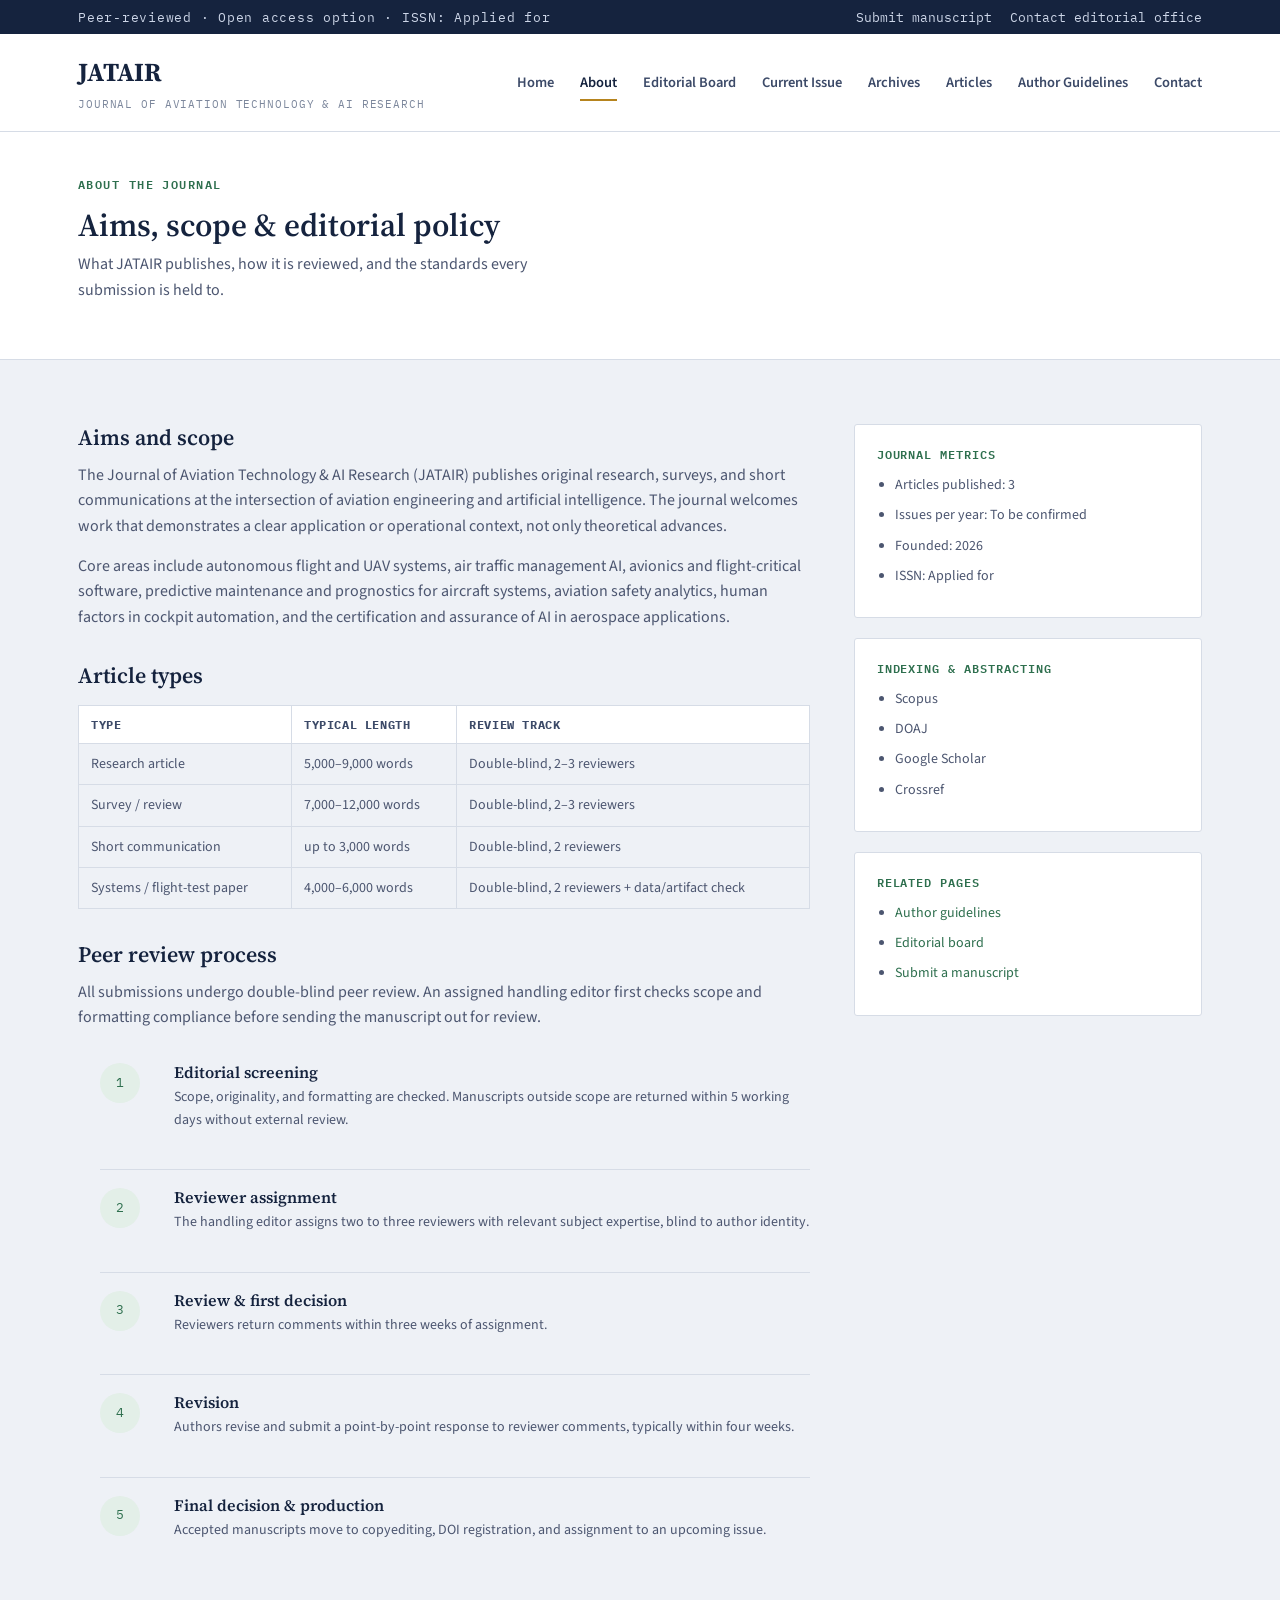
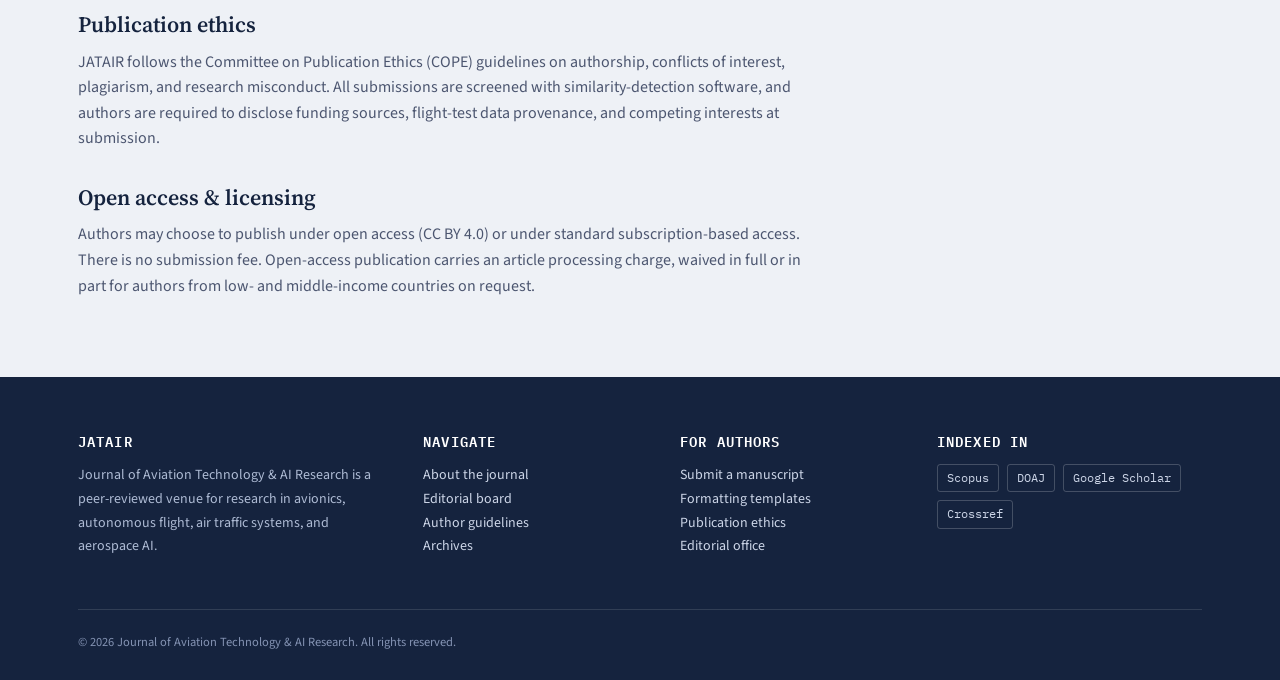
==== commit 5d331ac2: "Add files via upload" ====
--- a/about.html
+++ b/about.html
@@ -14,7 +14,7 @@
 
 <div class="topbar">
   <div class="container">
-    <span class="issn">Peer-reviewed · Open access option</span>
+    <span class="issn">Peer-reviewed · Open access option · ISSN: Applied for</span>
     <div class="topbar-links">
       <a href="submit.html">Submit manuscript</a>
       <a href="contact.html">Contact editorial office</a>
@@ -117,6 +117,7 @@
               <li>Articles published: 3</li>
               <li>Issues per year: To be confirmed</li>
               <li>Founded: 2026</li>
+              <li>ISSN: Applied for</li>
             </ul>
           </div>
           <div class="sidebar-card">
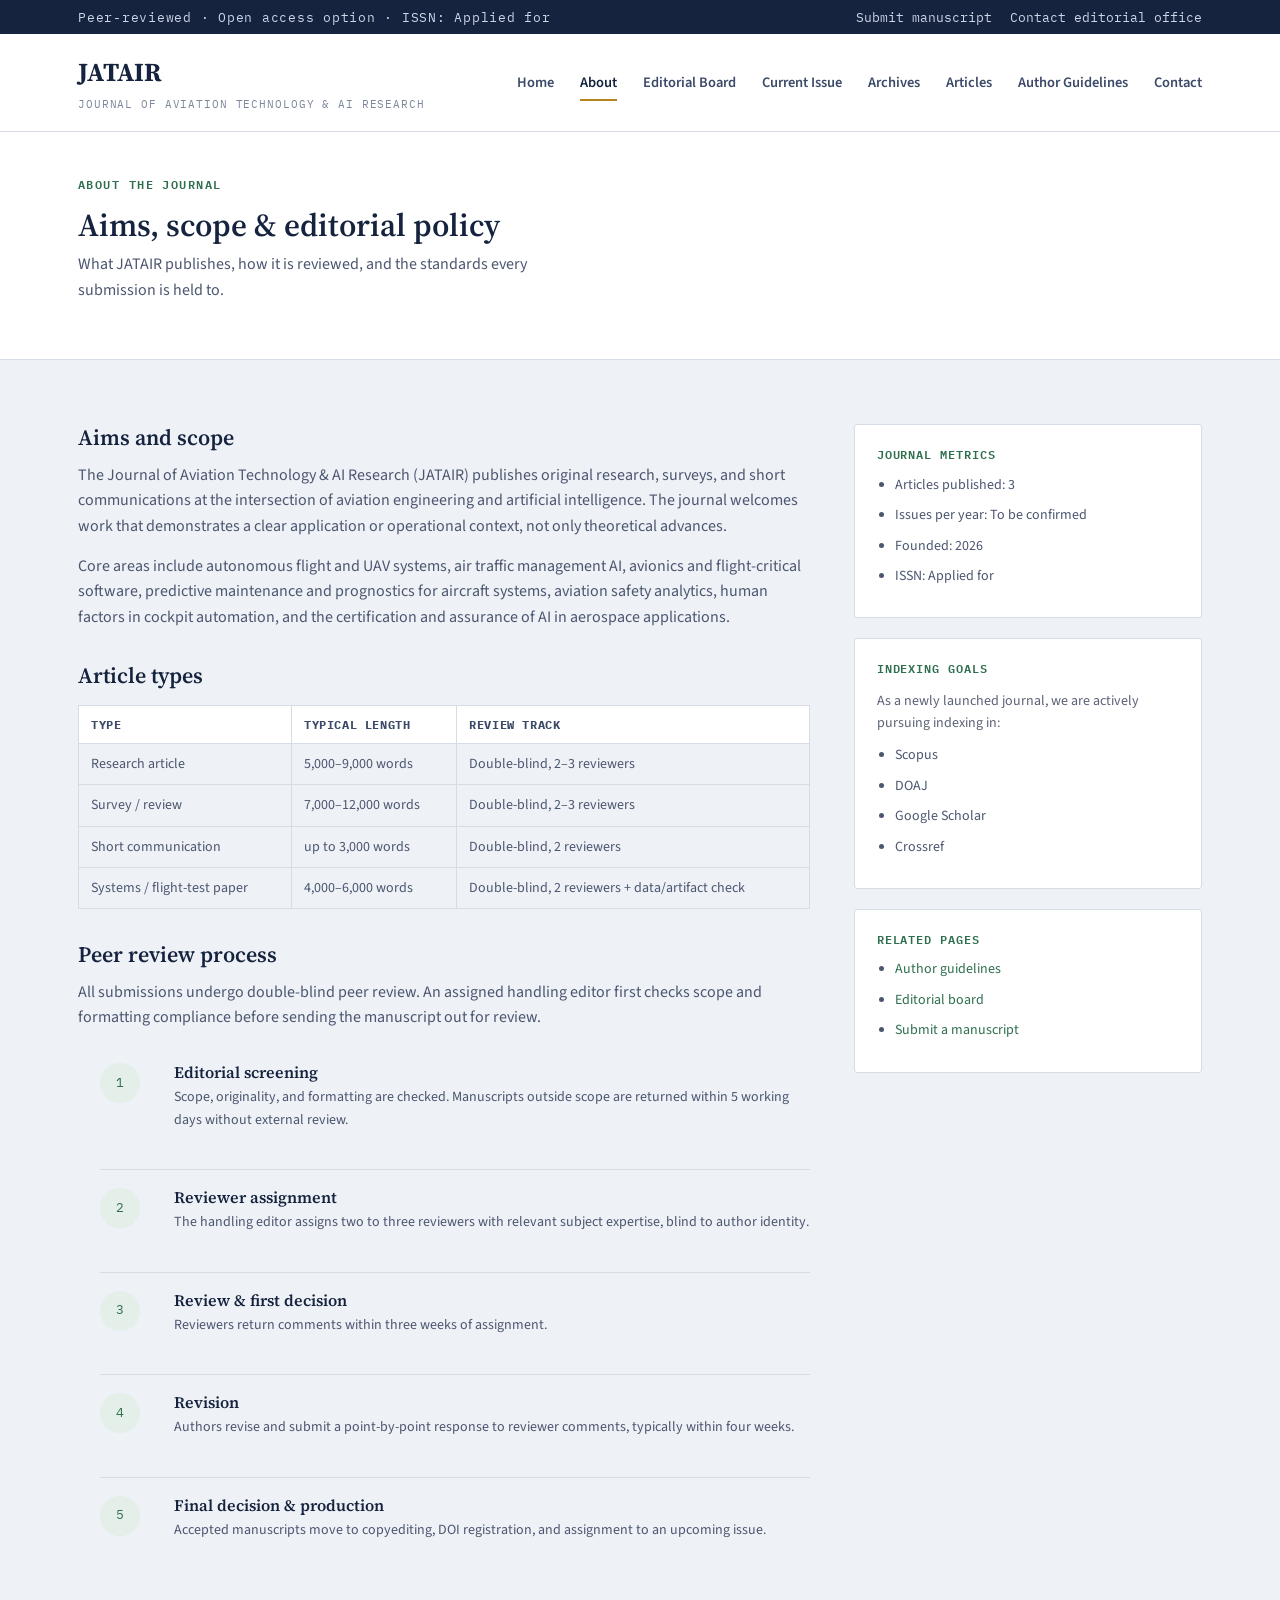
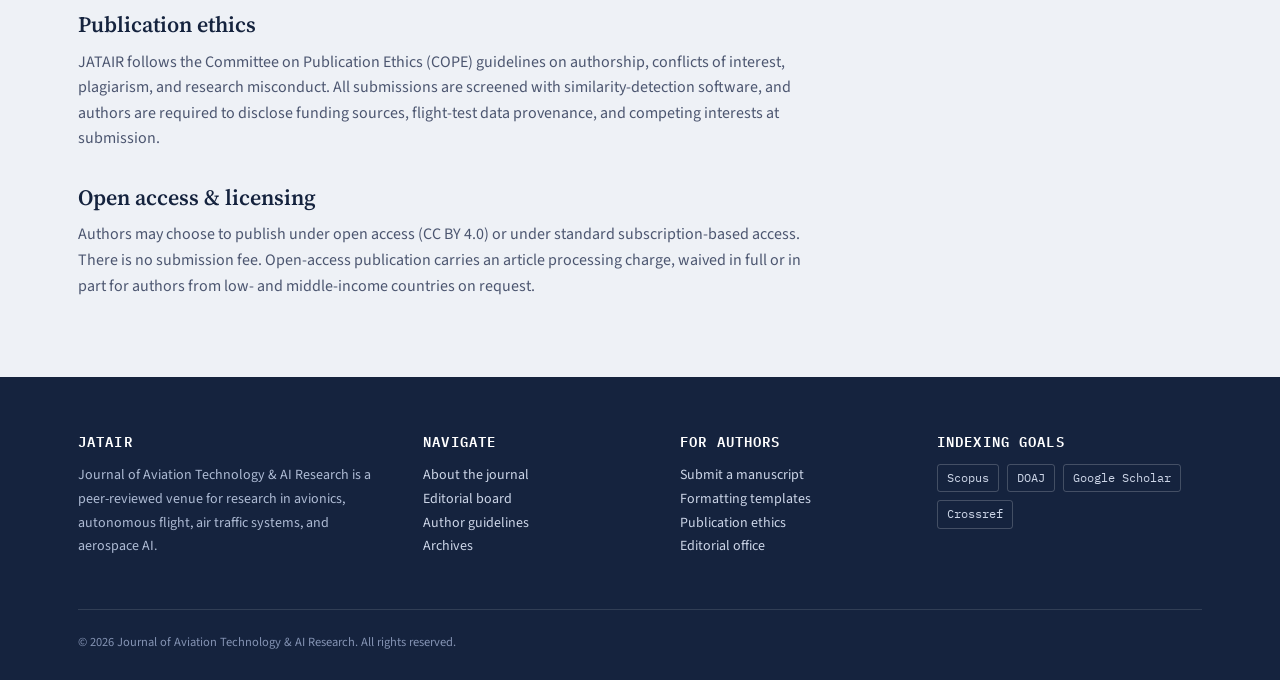
==== commit 84341072: "Add files via upload" ====
--- a/about.html
+++ b/about.html
@@ -121,7 +121,8 @@
             </ul>
           </div>
           <div class="sidebar-card">
-            <h3>Indexing &amp; abstracting</h3>
+            <h3>Indexing goals</h3>
+            <p style="font-size:14px; color:#5a6275; margin-bottom:10px;">As a newly launched journal, we are actively pursuing indexing in:</p>
             <ul>
               <li>Scopus</li>
               <li>DOAJ</li>
@@ -170,7 +171,7 @@
         </ul>
       </div>
       <div>
-        <h4>Indexed in</h4>
+        <h4>Indexing goals</h4>
         <div class="indexing-list">
           <span>Scopus</span>
           <span>DOAJ</span>
